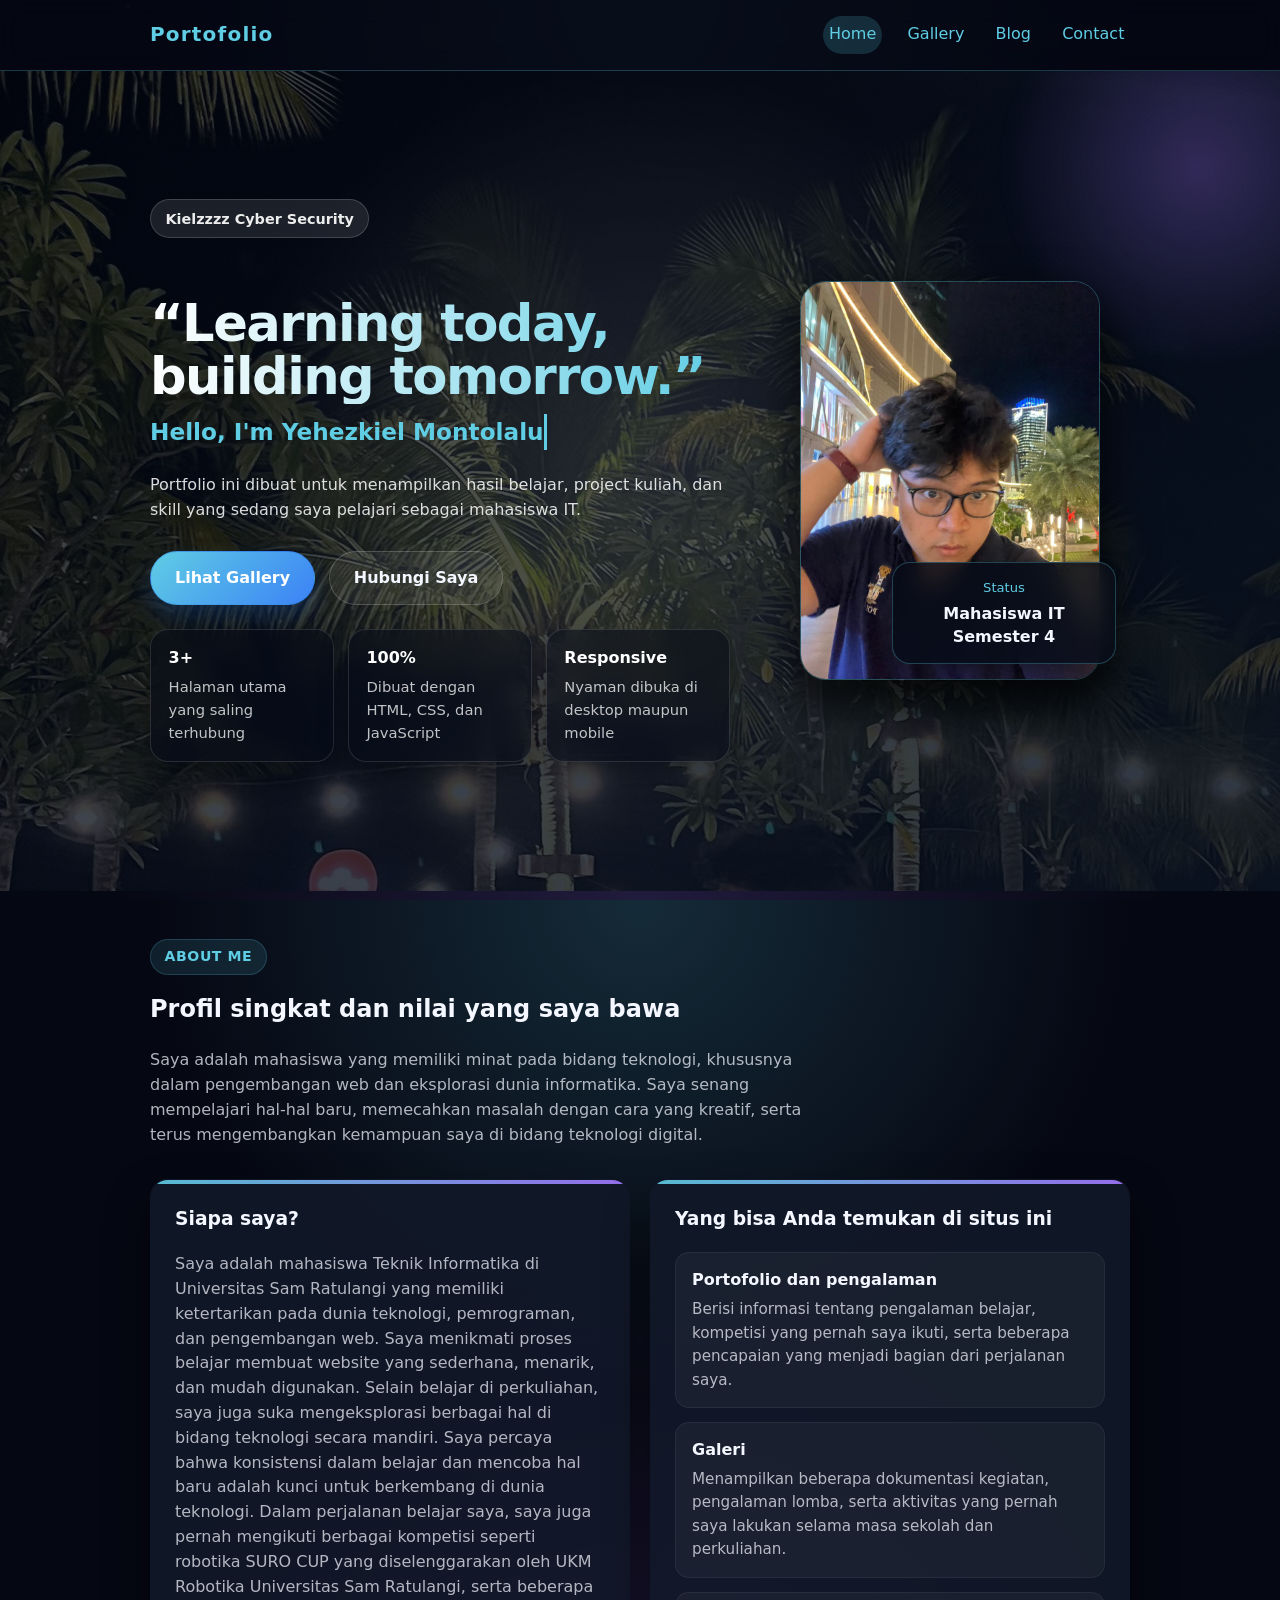
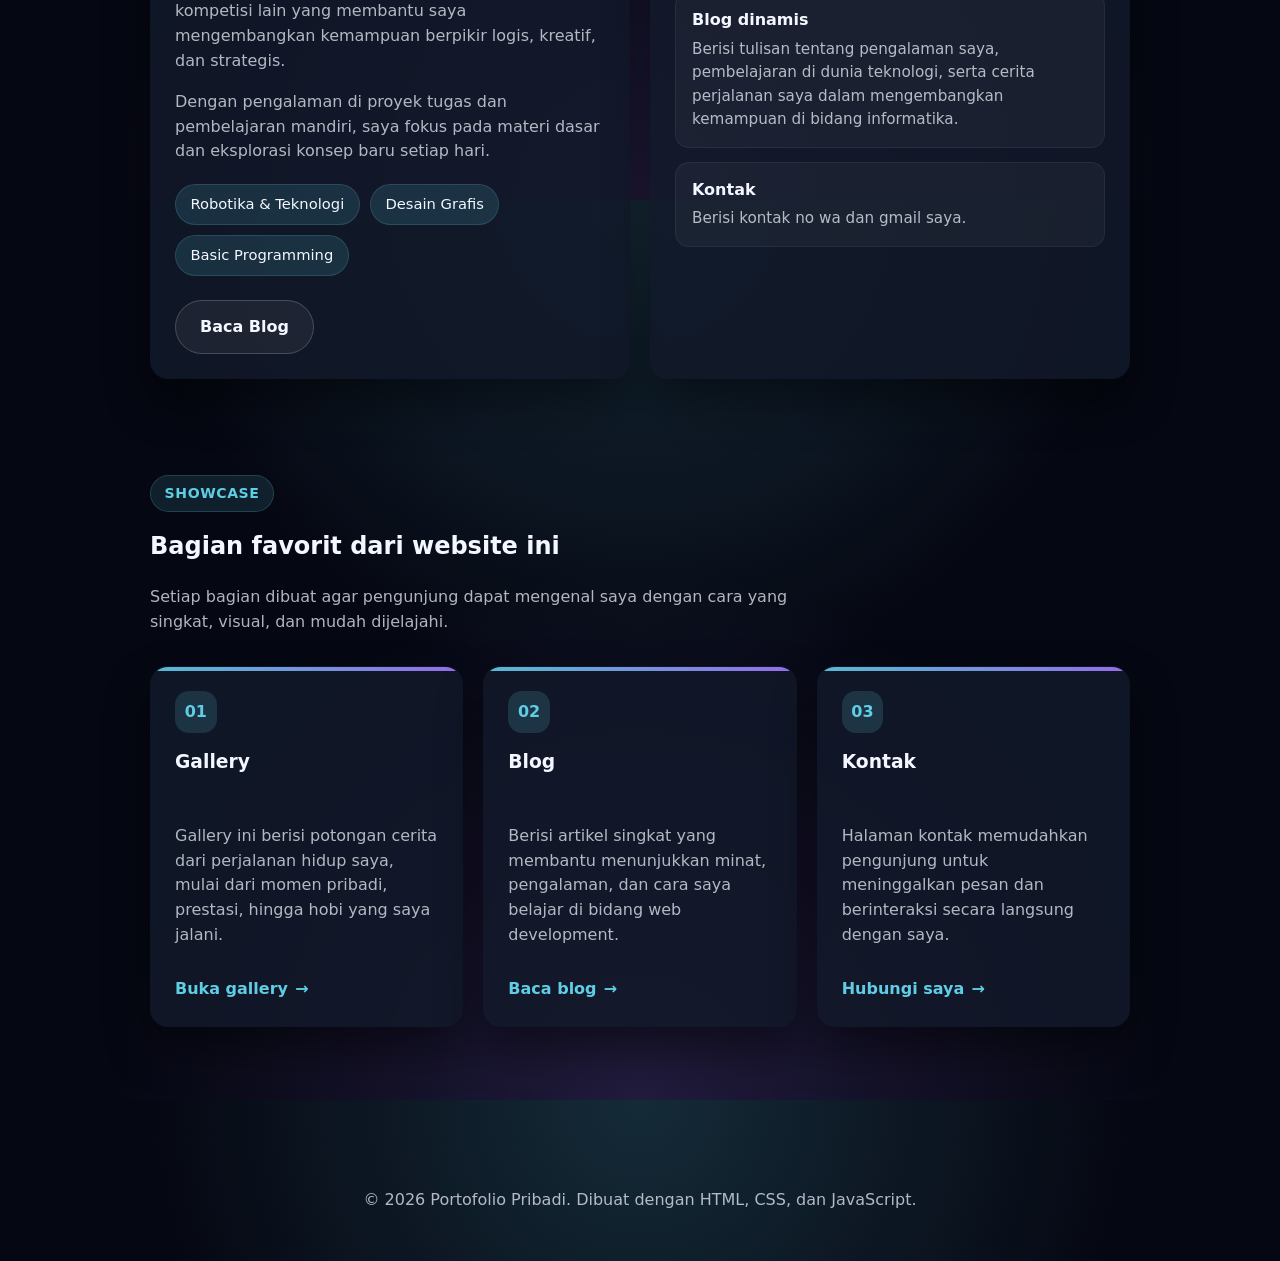
==== index.html @ d3d130ca "Rename INDEX.HTML to index.html" ====
<!DOCTYPE html>
<html lang="id">
  <head>
    <meta charset="UTF-8" />
    <meta name="viewport" content="width=device-width, initial-scale=1.0" />
    <title>Beranda • Portofolio</title>
    <link rel="stylesheet" href="css/styles.css" />
  </head>
  <body class="home-page">
    <header>
      <div class="container navbar">
        <a class="nav-brand" href="index.html">Portofolio</a>
        <button class="toggle-menu" type="button" aria-label="Toggle navigation">
          <svg viewBox="0 0 24 24" fill="none" stroke="currentColor" stroke-width="2" stroke-linecap="round" stroke-linejoin="round">
            <path d="M4 6h16" />
            <path d="M4 12h16" />
            <path d="M4 18h16" />
          </svg>
        </button>
        <nav class="nav-links" aria-label="Primary">
          <a href="index.html">Home</a>
          <a href="gallery.html">Gallery</a>
          <a href="blog.html">Blog</a>
          <a href="contact.html">Contact</a>
        </nav>
      </div>
    </header>

    <main>
      <section class="hero">
        <div class="container">
          <div class="hero-text">
            <span class="hero-badge">Kielzzzz Cyber Security</span>
            <h1>“Learning today, building tomorrow.”</h1>
            <h2>Hello, I'm Yehezkiel Montolalu</h2>
            <p>
              Portfolio ini dibuat untuk menampilkan hasil belajar, project kuliah, 
              dan skill yang sedang saya pelajari sebagai mahasiswa IT.
            </p>
            <div class="hero-actions">
              <a class="btn" href="gallery.html">Lihat Gallery</a>
              <a class="btn btn-secondary" href="contact.html">Hubungi Saya</a>
            </div>
            <div class="hero-stats" aria-label="Ringkasan singkat profil">
              <div class="stat-item">
                <strong>3+</strong>
                <span>Halaman utama yang saling terhubung</span>
              </div>
              <div class="stat-item">
                <strong>100%</strong>
                <span>Dibuat dengan HTML, CSS, dan JavaScript</span>
              </div>
              <div class="stat-item">
                <strong>Responsive</strong>
                <span>Nyaman dibuka di desktop maupun mobile</span>
              </div>
            </div>
          </div>
          <div class="hero-figure">
            <img src="image/Kielzzzz.jpeg" alt="Foto Yehezkiel C.C.A. Montolalu" />
            <div class="figure-badge">
              <span>Status</span>
              <strong>Mahasiswa IT Semester 4</strong>
            </div>
          </div>
        </div>
      </section>

      <section class="section" id="about">
        <div class="container reveal">
          <div class="section-heading">
            <span class="section-kicker">About me</span>
            <h2>Profil singkat dan nilai yang saya bawa</h2>
            <p>
              Saya adalah mahasiswa yang memiliki minat pada bidang teknologi, khususnya dalam pengembangan web dan eksplorasi dunia informatika. 
              Saya senang mempelajari hal-hal baru, memecahkan masalah dengan cara yang kreatif, serta terus mengembangkan kemampuan saya di bidang teknologi digital.
            </p>
          </div>
          <div class="grid grid-2">
            <div class="card card-soft">
              <h3>Siapa saya?</h3>
              <p>
                Saya adalah mahasiswa Teknik Informatika di Universitas Sam Ratulangi yang memiliki ketertarikan pada dunia teknologi, pemrograman, dan pengembangan web. 
                Saya menikmati proses belajar membuat website yang sederhana, menarik, dan mudah digunakan. Selain belajar di perkuliahan, saya juga suka mengeksplorasi berbagai hal di bidang teknologi secara mandiri. 
                Saya percaya bahwa konsistensi dalam belajar dan mencoba hal baru adalah kunci untuk berkembang di dunia teknologi. Dalam perjalanan belajar saya, 
                saya juga pernah mengikuti berbagai kompetisi seperti robotika SURO CUP yang diselenggarakan oleh UKM Robotika Universitas Sam Ratulangi, serta beberapa kompetisi lain yang membantu saya mengembangkan kemampuan berpikir logis, kreatif, dan strategis.
              </p>
              <p>
                Dengan pengalaman di proyek tugas dan pembelajaran mandiri, saya fokus pada
                materi dasar dan eksplorasi konsep baru setiap hari.
              </p>
              <div class="chip-list" aria-label="Keahlian utama">
                <span class="chip">Robotika & Teknologi</span>
                <span class="chip">Desain Grafis</span>
                <span class="chip">Basic Programming</span>
              </div>
              <a class="btn btn-secondary" href="blog.html">Baca Blog</a>
            </div>
            <div class="card feature-card">
              <h3>Yang bisa Anda temukan di situs ini</h3>
              <ul class="feature-list">
                <li>
                  <strong>Portofolio dan pengalaman</strong>
                  <span>Berisi informasi tentang pengalaman belajar, kompetisi yang pernah saya ikuti, 
                    serta beberapa pencapaian yang menjadi bagian dari perjalanan saya.</span>
                </li>
                <li>
                  <strong>Galeri</strong>
                  <span>Menampilkan beberapa dokumentasi kegiatan, pengalaman lomba, 
                    serta aktivitas yang pernah saya lakukan selama masa sekolah dan perkuliahan.</span>
                </li>
                <li>
                  <strong>Blog dinamis</strong>
                  <span>Berisi tulisan tentang pengalaman saya, pembelajaran di dunia teknologi, 
                    serta cerita perjalanan saya dalam mengembangkan kemampuan di bidang informatika.</span>
                </li>
                <li>
                  <strong>Kontak</strong>
                  <span>Berisi kontak no wa dan gmail saya.</span>
                </li>
              </ul>
            </div>
          </div>
        </div>
      </section>

      <section class="section" id="showcase">
        <div class="container reveal">
          <div class="section-heading">
            <span class="section-kicker">Showcase</span>
            <h2>Bagian favorit dari website ini</h2>
            <p>
              Setiap bagian dibuat agar pengunjung dapat mengenal saya dengan cara yang singkat,
              visual, dan mudah dijelajahi.
            </p>
          </div>
          <div class="grid grid-3">
            <div class="card project-card">
              <span class="project-number">01</span>
              <h3>Gallery</h3>
              <p>
                Gallery ini berisi potongan cerita dari perjalanan hidup saya, mulai dari momen pribadi, prestasi, hingga hobi yang saya jalani.              </p>
              <a class="text-link" href="gallery.html">Buka gallery</a>
            </div>
            <div class="card project-card">
              <span class="project-number">02</span>
              <h3>Blog</h3>
              <p>
                Berisi artikel singkat yang membantu menunjukkan minat, pengalaman, dan cara saya
                belajar di bidang web development.
              </p>
              <a class="text-link" href="blog.html">Baca blog</a>
            </div>
            <div class="card project-card">
              <span class="project-number">03</span>
              <h3>Kontak</h3>
              <p>
                Halaman kontak memudahkan pengunjung untuk meninggalkan pesan dan berinteraksi secara
                langsung dengan saya.
              </p>
              <a class="text-link" href="contact.html">Hubungi saya</a>
            </div>
          </div>
        </div>
      </section>
    </main>

    <footer class="footer">
      <div class="container">
        <p>
          &copy; <span id="current-year"></span> Portofolio Pribadi. Dibuat dengan HTML, CSS,
          dan JavaScript.
        </p>
      </div>
    </footer>

    <script src="js/main.js"></script>
  </body>
</html>
---- css/styles.css ----
/* Main stylesheet for Personal Homepage */
:root {
  --bg: #050712;
  --card: rgba(18, 25, 42, 0.85);
  --text: #f4f7ff;
  --muted: rgba(244, 247, 255, 0.72);
  --accent: #5fcde4;
  --accent-2: #a277ff;
  --shadow: 0 22px 45px rgba(0, 0, 0, 0.45);
  --radius: 18px;
  --max-width: 980px;
  --font-sans: system-ui, -apple-system, BlinkMacSystemFont, "Segoe UI", sans-serif;
}

* {
  box-sizing: border-box;
}

html, body {
  height: 100%;
}

html {
  scroll-behavior: smooth;
}
#particles-bg {
  position: fixed;
  top: 0;
  left: 0;
  width: 100%;
  height: 100%;
  z-index: -1;
  pointer-events: none;
}

body {
  margin: 0;
  font-family: var(--font-sans);
  background: radial-gradient(circle at top, rgba(95, 205, 228, 0.18), transparent 45%),
    radial-gradient(circle at bottom, rgba(162, 119, 255, 0.18), transparent 48%),
    var(--bg);
  color: var(--text);
  line-height: 1.55;
  min-height: 100vh;
}

header {
  position: sticky;
  top: 0;
  z-index: 20;
  background: rgba(4, 7, 18, 0.78);
  border-bottom: 1px solid rgba(95, 205, 228, 0.25);
  backdrop-filter: blur(12px);
}

img {
  max-width: 100%;
  display: block;
}

a {
  color: var(--accent);
  text-decoration: none;
}

a:hover {
  text-decoration: underline;
}

.container {
  width: min(94%, var(--max-width));
  margin: 0 auto;
}

.navbar {
  display: flex;
  align-items: center;
  justify-content: space-between;
  padding: 1rem 0;
}

.nav-brand {
  font-weight: 700;
  letter-spacing: 0.06em;
  font-size: 1.25rem;
}

.nav-links {
  display: flex;
  gap: 1.25rem;
  align-items: center;
}

.nav-links a {
  padding: 0.4rem 0.35rem;
  border-radius: 999px;
  font-weight: 500;
  transition: background 160ms ease, transform 160ms ease;
}

.nav-links a:hover,
.nav-links a.active {
  background: rgba(95, 205, 228, 0.18);
}

.toggle-menu {
  display: none;
  background: none;
  border: none;
  cursor: pointer;
  padding: 0.35rem;
  color: inherit;
}

.toggle-menu svg {
  width: 1.5rem;
  height: 1.5rem;
}

main {
  padding: 2.5rem 0 4rem;
}

.home-page main {
  padding-top: 0;
}

.section {
  padding: 3rem 0;
}

.section-heading {
  max-width: 42rem;
  margin-bottom: 2rem;
}

.section-kicker {
  display: inline-flex;
  align-items: center;
  gap: 0.45rem;
  padding: 0.4rem 0.85rem;
  border-radius: 999px;
  margin-bottom: 1rem;
  background: rgba(95, 205, 228, 0.12);
  border: 1px solid rgba(95, 205, 228, 0.2);
  color: var(--accent);
  font-size: 0.88rem;
  font-weight: 700;
  letter-spacing: 0.04em;
  text-transform: uppercase;
}

.section-heading p {
  color: var(--muted);
  margin-bottom: 0;
}

.section h1,
.section h2 {
  margin-top: 0;
}

.hero {
  min-height: calc(100vh - 80px);
  display: grid;
  place-items: center;
  text-align: center;
  padding: 4rem 1rem;
  position: relative;
  overflow: hidden;
  background: linear-gradient(135deg, rgba(2, 6, 18, 0.72), rgba(7, 16, 31, 0.84)), url('../image/bckground.jpeg') center/cover no-repeat;
  animation: heroGlow 18s ease-in-out infinite;
}

.hero::before {
  content: "";
  position: absolute;
  inset: 0;
  background: radial-gradient(circle, rgba(255, 255, 255, 0.12), transparent 55%);
  opacity: 0.9;
  mix-blend-mode: screen;
  pointer-events: none;
}

.hero::after {
  content: "";
  position: absolute;
  width: 26rem;
  height: 26rem;
  right: -8rem;
  top: -7rem;
  border-radius: 50%;
  background: radial-gradient(circle, rgba(162, 119, 255, 0.28), transparent 68%);
  filter: blur(6px);
  pointer-events: none;
}

.hero > .container {
  position: relative;
  z-index: 1;
  display: grid;
  grid-template-columns: minmax(0, 1fr) minmax(0, 360px);
  gap: 2.5rem;
  align-items: center;
}

.hero-text {
  text-align: left;
}

.hero-badge {
  display: inline-flex;
  align-items: center;
  padding: 0.45rem 0.9rem;
  margin-bottom: 1rem;
  border-radius: 999px;
  background: rgba(255, 255, 255, 0.1);
  border: 1px solid rgba(255, 255, 255, 0.16);
  color: rgba(255, 255, 255, 0.92);
  font-size: 0.9rem;
  font-weight: 600;
  backdrop-filter: blur(10px);
}

.hero-text h1 {
  font-size: clamp(2.4rem, 4vw, 3.8rem);
  letter-spacing: -0.03em;
  line-height: 1.05;
  margin-bottom: 0.6rem;
  color: transparent;
  background: linear-gradient(90deg, #fff, var(--accent), #fff);
  background-size: 200% auto;
  -webkit-background-clip: text;
  background-clip: text;
  -webkit-text-fill-color: transparent;
  animation: gradientText 5s ease infinite;
}

@keyframes gradientText {
  0% { background-position: 0% 50%; }
  50% { background-position: 100% 50%; }
  100% { background-position: 0% 50%; }
}


.reveal {
  opacity: 0;
  transform: translateY(30px);
  transition: all 0.8s cubic-bezier(0.5, 0, 0, 1);
}

.reveal.active {
  opacity: 1;
  transform: translateY(0);
}

@keyframes floatAnim {
  0% { transform: translateY(0px); }
  50% { transform: translateY(-15px); }
  100% { transform: translateY(0px); }
}


.hero-text h2 {
  margin: 0 0 1rem;
  color: var(--accent);
  font-size: clamp(1.1rem, 2vw, 1.45rem);
  font-weight: 600;
  display: inline-block;
  overflow: hidden;
  white-space: nowrap;
  border-right: 0.15em solid var(--accent);
  animation: typing 3s steps(40, end), blink-caret 0.75s step-end infinite;
}

@keyframes typing {
  from { width: 0 }
  to { width: 100% }
}

@keyframes blink-caret {
  from, to { border-color: transparent }
  50% { border-color: var(--accent) }
}

.hero-text p {
  max-width: 42rem;
  margin: 0 0 1.75rem;
  color: rgba(255, 255, 255, 0.85);
}

.hero-actions {
  display: flex;
  flex-wrap: wrap;
  gap: 0.85rem;
  margin-bottom: 1.5rem;
}

.hero-stats {
  display: grid;
  grid-template-columns: repeat(3, minmax(0, 1fr));
  gap: 0.85rem;
  max-width: 48rem;
}

.stat-item {
  padding: 1rem 1.1rem;
  border-radius: 18px;
  background: rgba(7, 12, 24, 0.56);
  border: 1px solid rgba(255, 255, 255, 0.12);
  box-shadow: 0 12px 30px rgba(0, 0, 0, 0.22);
  backdrop-filter: blur(10px);
}

.stat-item strong {
  display: block;
  margin-bottom: 0.35rem;
  font-size: 1rem;
  color: #fff;
}

.stat-item span {
  display: block;
  font-size: 0.92rem;
  color: rgba(255, 255, 255, 0.75);
}

.hero-figure {
  position: relative;
  width: 100%;
  max-width: 300px;
  margin: 0 auto;
}

.hero-figure img {
  width: 100%;
  border-radius: 26px;
  border: 1px solid rgba(95, 205, 228, 0.32);
  box-shadow: 0 22px 40px rgba(0, 0, 0, 0.55);
  filter: drop-shadow(0 10px 20px rgba(0, 0, 0, 0.35));
  animation: floatAnim 6s ease-in-out infinite;
  transition: transform 240ms ease, filter 240ms ease;
}

.hero-figure img:hover {
  transform: translateY(-6px) scale(1.01);
  filter: drop-shadow(0 16px 28px rgba(0, 0, 0, 0.55));
}

.figure-badge {
  position: absolute;
  right: -1rem;
  bottom: 1rem;
  max-width: 14rem;
  padding: 0.95rem 1rem;
  border-radius: 18px;
  background: rgba(7, 12, 24, 0.82);
  border: 1px solid rgba(95, 205, 228, 0.28);
  box-shadow: 0 18px 30px rgba(0, 0, 0, 0.35);
  backdrop-filter: blur(12px);
}

.figure-badge span {
  display: block;
  margin-bottom: 0.3rem;
  color: var(--accent);
  font-size: 0.82rem;
}

.figure-badge strong {
  display: block;
  line-height: 1.4;
}

@media (max-width: 900px) {
  .hero > .container {
    grid-template-columns: 1fr;
  }

  .hero-text {
    text-align: center;
  }

  .hero-text p {
    margin: 0 auto 1.75rem;
  }

  .hero-actions {
    justify-content: center;
  }

  .hero-stats {
    grid-template-columns: 1fr;
  }

  .hero-figure {
    opacity: 0.95;
  }

  .figure-badge {
    right: 0;
  }
}

.btn {
  display: inline-flex;
  align-items: center;
  justify-content: center;
  gap: 0.55rem;
  padding: 0.85rem 1.5rem;
  border-radius: 999px;
  border: 1px solid rgba(29, 110, 223, 0.35);
  background: linear-gradient(135deg, var(--accent), #3b82f6);
  color: #fff;
  cursor: pointer;
  font-weight: 600;
  box-shadow: 0 12px 24px rgba(29, 110, 223, 0.24);
  transition: transform 150ms ease, background 160ms ease, box-shadow 160ms ease;
}

.btn:hover {
  transform: translateY(-2px);
  background: linear-gradient(135deg, #76dced, #4f8fff);
  box-shadow: 0 16px 28px rgba(29, 110, 223, 0.3);
  text-decoration: none;
}

.btn-secondary {
  background: rgba(255, 255, 255, 0.06);
  border-color: rgba(255, 255, 255, 0.18);
  color: var(--text);
  box-shadow: none;
}

.btn-secondary:hover {
  background: rgba(255, 255, 255, 0.12);
}

.grid {
  display: grid;
  gap: 1.25rem;
}

.grid-2 {
  grid-template-columns: repeat(2, minmax(0, 1fr));
}

.grid-3 {
  grid-template-columns: repeat(3, minmax(0, 1fr));
}

.card {
  padding: 1.5rem;
  border-radius: var(--radius);
  background: var(--card);
  box-shadow: var(--shadow);
  border: 1px solid rgba(13, 27, 42, 0.12);
  position: relative;
  overflow: hidden;
  transition: transform 180ms ease, border-color 180ms ease, box-shadow 180ms ease;
}

.card::before {
  content: "";
  position: absolute;
  inset: 0 0 auto;
  height: 4px;
  background: linear-gradient(90deg, var(--accent), var(--accent-2));
  opacity: 0.9;
}

.card:hover {
  transform: translateY(-6px);
  border-color: rgba(95, 205, 228, 0.22);
  box-shadow: 0 26px 45px rgba(0, 0, 0, 0.35);
}

.card h3 {
  margin-top: 0;
}

.card p {
  color: var(--muted);
}

.chip-list {
  display: flex;
  flex-wrap: wrap;
  gap: 0.65rem;
  margin: 1.25rem 0 1.5rem;
}

.chip {
  padding: 0.5rem 0.9rem;
  border-radius: 999px;
  background: rgba(95, 205, 228, 0.14);
  border: 1px solid rgba(95, 205, 228, 0.18);
  color: var(--text);
  font-size: 0.92rem;
}

.feature-list {
  list-style: none;
  padding: 0;
  margin: 1rem 0 0;
  display: grid;
  gap: 0.85rem;
}

.feature-list li {
  display: grid;
  gap: 0.3rem;
  padding: 0.95rem 1rem;
  border-radius: 14px;
  background: rgba(255, 255, 255, 0.04);
  border: 1px solid rgba(255, 255, 255, 0.06);
}

.feature-list span {
  color: var(--muted);
  font-size: 0.95rem;
}

.project-card {
  display: flex;
  flex-direction: column;
  gap: 0.85rem;
  height: 100%;
}

.project-number {
  display: inline-grid;
  place-items: center;
  width: 2.6rem;
  height: 2.6rem;
  border-radius: 14px;
  background: rgba(95, 205, 228, 0.16);
  color: var(--accent);
  font-weight: 700;
}

.text-link {
  display: inline-flex;
  align-items: center;
  gap: 0.45rem;
  margin-top: auto;
  font-weight: 700;
}

.text-link::after {
  content: "→";
  transition: transform 160ms ease;
}

.text-link:hover {
  text-decoration: none;
}

.text-link:hover::after {
  transform: translateX(4px);
}

.card small {
  color: rgba(244, 247, 255, 0.65);
}

.footer {
  padding: 2rem 0;
  border-top: 1px solid rgba(13, 27, 42, 0.12);
  text-align: center;
  color: var(--muted);
}

.footer a {
  color: var(--muted);
}

@media (max-width: 820px) {
  .grid-2 {
    grid-template-columns: 1fr;
  }
  .grid-3 {
    grid-template-columns: 1fr;
  }
}

@media (max-width: 660px) {
  .nav-links {
    position: fixed;
    inset: 72px 0 0;
    flex-direction: column;
    align-items: flex-start;
    padding: 1.25rem;
    gap: 0.85rem;
    background: rgba(4, 7, 18, 0.95);
    box-shadow: 0 12px 25px rgba(0, 0, 0, 0.45);
    transform: translateY(-200%);
    transition: transform 220ms ease;
  }

  .hero {
    padding-inline: 0;
  }

  .nav-links.open {
    transform: translateY(0);
  }

  .toggle-menu {
    display: block;
  }
}

/* Gallery */
.gallery-grid {
  columns: 3 280px;
  column-gap: 1.5rem;
}

.photo {
  break-inside: avoid;
  margin-bottom: 1.5rem;
  border-radius: 18px;
  overflow: hidden;
  position: relative;
  cursor: pointer;
  border: 1px solid rgba(95, 205, 228, 0.2);
  box-shadow: 0 8px 24px rgba(0, 0, 0, 0.2);
  background: var(--card);
  transition: transform 0.3s ease, box-shadow 0.3s ease, border-color 0.3s ease;
}

.photo:hover {
  transform: translateY(-8px);
  box-shadow: 0 16px 32px rgba(95, 205, 228, 0.25);
  border-color: rgba(95, 205, 228, 0.5);
}

.post-img {
  width: 100%;
  height: 250px;
  object-fit: contain;
  border-radius: 12px;
  margin-bottom: 1rem;
  background: var(--card);
}

.read-more-link {
  display: inline-block;
  margin-top: 1rem;
  color: var(--accent);
  font-weight: 600;
  text-decoration: none;
  transition: transform 0.3s ease;
}

.read-more-link:hover {
  transform: translateX(5px);
}

.photo img, .photo video {
  width: 100%;
  height: auto;
  display: block;
  object-fit: cover;
  transition: transform 0.5s ease;
}

.photo:hover img, .photo:hover video {
  transform: scale(1.05);
}

.photo-overlay {
  position: absolute;
  inset: 0;
  background: linear-gradient(to top, rgba(11, 18, 32, 0.95) 0%, rgba(11, 18, 32, 0.4) 40%, transparent 100%);
  display: flex;
  align-items: flex-end;
  padding: 1.5rem;
  opacity: 0;
  transition: opacity 0.3s ease;
}

.photo:hover .photo-overlay {
  opacity: 1;
}

.photo-overlay-content {
  transform: translateY(20px);
  transition: transform 0.3s ease;
}

.photo:hover .photo-overlay-content {
  transform: translateY(0);
}

.photo-title {
  color: #fff;
  margin: 0 0 0.25rem 0;
  font-size: 1.15rem;
  font-weight: 600;
}

.photo-icon {
  display: inline-flex;
  align-items: center;
  justify-content: center;
  width: 2rem;
  height: 2rem;
  border-radius: 50%;
  background: var(--accent);
  color: #fff;
  margin-bottom: 0.75rem;
}

/* Lightbox */
.lightbox {
  position: fixed;
  inset: 0;
  background: rgba(0, 0, 0, 0.85);
  display: none;
  align-items: center;
  justify-content: center;
  padding: 2rem;
  z-index: 40;
}

.lightbox.open {
  display: flex;
}

.lightbox video,
.lightbox img {
  max-width: 95%;
  max-height: 85%;
  border-radius: var(--radius);
  box-shadow: var(--shadow);
}

.lightbox .caption {
  margin-top: 1rem;
  font-size: 0.95rem;
  color: var(--muted);
  text-align: center;
}

.lightbox .close {
  position: absolute;
  top: 1.25rem;
  right: 1.25rem;
  width: 2.3rem;
  height: 2.3rem;
  display: grid;
  place-items: center;
  border-radius: 999px;
  border: 1px solid rgba(13, 27, 42, 0.18);
  background: rgba(255, 255, 255, 0.92);
  cursor: pointer;
  color: var(--text);
}

.lightbox .close:hover {
  background: rgba(13, 27, 42, 0.9);
}

/* Blog */
.post {
  display: grid;
  gap: 1rem;
}

.post-header {
  display: flex;
  align-items: baseline;
  justify-content: space-between;
  flex-wrap: wrap;
  gap: 0.75rem;
}

.post-header h3 {
  margin: 0;
}

.post-body {
  color: var(--muted);
}

.post-body p {
  margin-top: 0;
}

.read-more {
  display: inline-flex;
  align-items: center;
  gap: 0.5rem;
  color: var(--accent);
  cursor: pointer;
  font-weight: 600;
  border: none;
  background: none;
  padding: 0;
}

.read-more:hover {
  text-decoration: underline;
}

/* Contact */
.contact-grid {
  grid-template-columns: minmax(0, 1fr) minmax(0, 1fr);
  gap: 2rem;
}

@media (max-width: 900px) {
  .contact-grid {
    grid-template-columns: 1fr;
  }
}

form {
  display: grid;
  gap: 1.05rem;
}

label {
  display: flex;
  flex-direction: column;
  gap: 0.35rem;
  font-weight: 600;
  color: var(--text);
}

/* Social Links */
.social-links {
  display: flex;
  flex-direction: column;
  gap: 1rem;
  margin-top: 1rem;
}

.social-item {
  display: flex;
  align-items: center;
  padding: 0.5rem;
  border-radius: 12px;
  background: rgba(255, 255, 255, 0.05);
  border: 1px solid rgba(255, 255, 255, 0.1);
  transition: transform 0.3s ease, background 0.3s ease, box-shadow 0.3s ease;
}

.social-item:hover {
  transform: translateX(10px);
  background: rgba(95, 205, 228, 0.15);
  border-color: rgba(95, 205, 228, 0.3);
  box-shadow: 0 4px 15px rgba(95, 205, 228, 0.2);
}

.social-item img {
  border-radius: 50%;
  margin-right: 0.75rem;
  vertical-align: middle;
}

.social-item a {
  color: var(--text);
  font-weight: 600;
  text-decoration: none;
  transition: color 0.3s ease;
}

.social-item:hover a {
  color: var(--accent);
}

.form-note {
  opacity: 0;
  transition: opacity 300ms ease;
  margin-top: 1rem;
  color: var(--accent);
}

input,
textarea {
  padding: 0.9rem 1rem;
  border-radius: 14px;
  border: 1px solid rgba(95, 205, 228, 0.22);
  background: rgba(4, 7, 18, 0.85);
  color: var(--text);
  resize: vertical;
  min-height: 2.5rem;
}

input:focus,
textarea:focus {
  outline: 2px solid rgba(95, 205, 228, 0.65);
  outline-offset: 2px;
}

.form-note {
  font-size: 0.9rem;
  color: rgba(13, 27, 42, 0.65);
}

@keyframes heroGlow {
  0%,
  100% {
    background-position: 30% 20%, 70% 35%, 0% 0%;
  }
  50% {
    background-position: 25% 25%, 75% 40%, 0% 0%;
  }
}

@media (prefers-reduced-motion: reduce) {
  * {
    transition: none !important;
  }
}
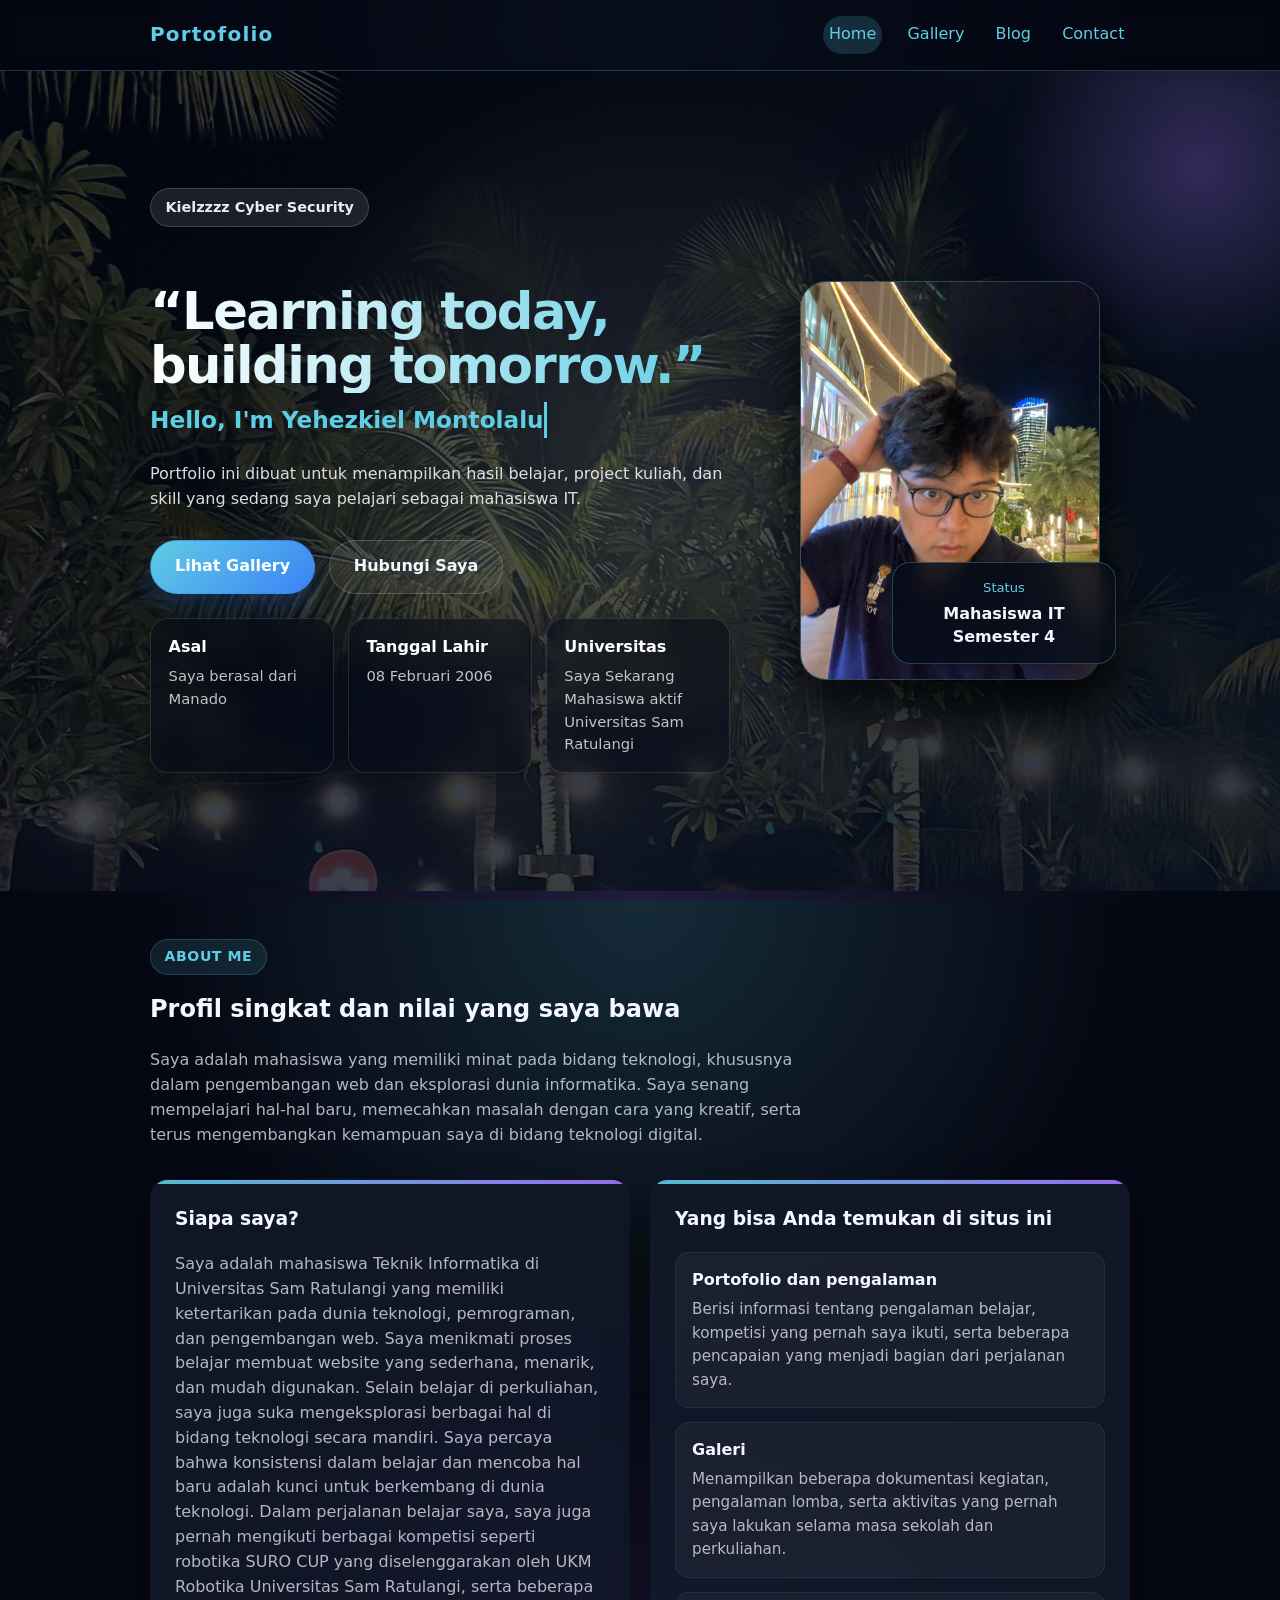
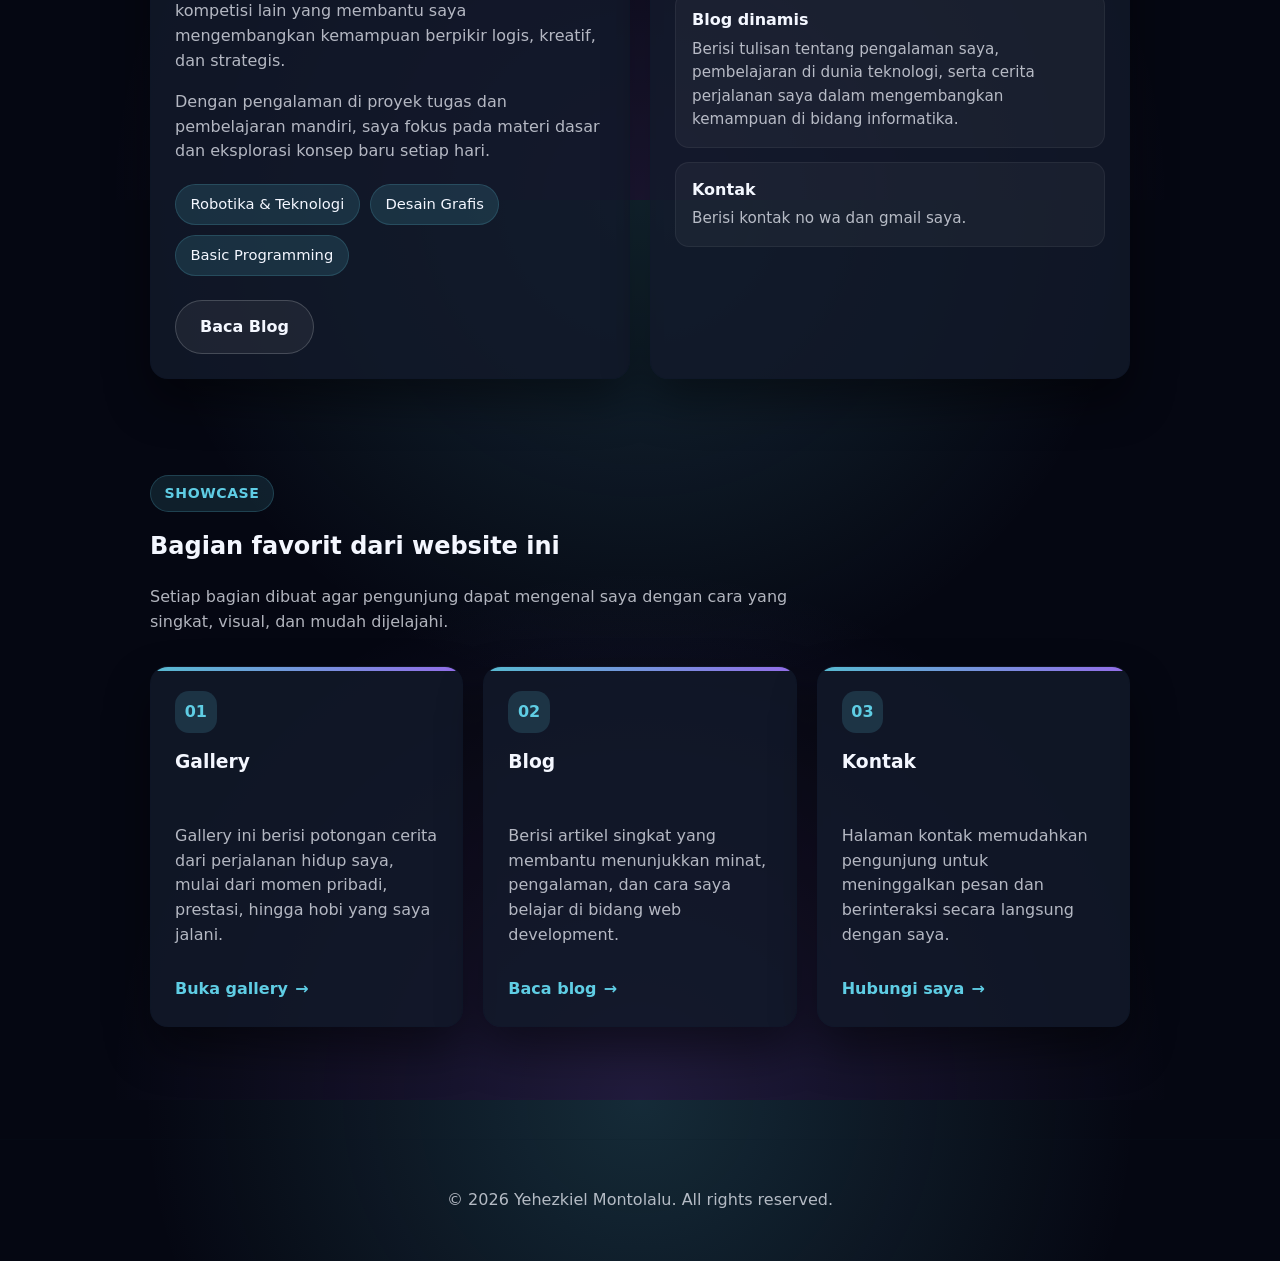
==== commit d8ed8652: "Merge branch 'main' of https://github.com/kielzzzz0802/Mid-Project-Pemro-web" ====
--- a/index.html
+++ b/index.html
@@ -43,16 +43,16 @@
             </div>
             <div class="hero-stats" aria-label="Ringkasan singkat profil">
               <div class="stat-item">
-                <strong>3+</strong>
-                <span>Halaman utama yang saling terhubung</span>
+                <strong>Asal</strong>
+                <span>Saya berasal dari Manado</span>
               </div>
               <div class="stat-item">
-                <strong>100%</strong>
-                <span>Dibuat dengan HTML, CSS, dan JavaScript</span>
+                <strong>Tanggal Lahir</strong>
+                <span>08 Februari 2006</span>
               </div>
               <div class="stat-item">
-                <strong>Responsive</strong>
-                <span>Nyaman dibuka di desktop maupun mobile</span>
+                <strong>Universitas</strong>
+                <span>Saya Sekarang Mahasiswa aktif Universitas Sam Ratulangi</span>
               </div>
             </div>
           </div>
@@ -168,8 +168,7 @@
     <footer class="footer">
       <div class="container">
         <p>
-          &copy; <span id="current-year"></span> Portofolio Pribadi. Dibuat dengan HTML, CSS,
-          dan JavaScript.
+          &copy; <span id="current-year"></span> Yehezkiel Montolalu. All rights reserved.
         </p>
       </div>
     </footer>
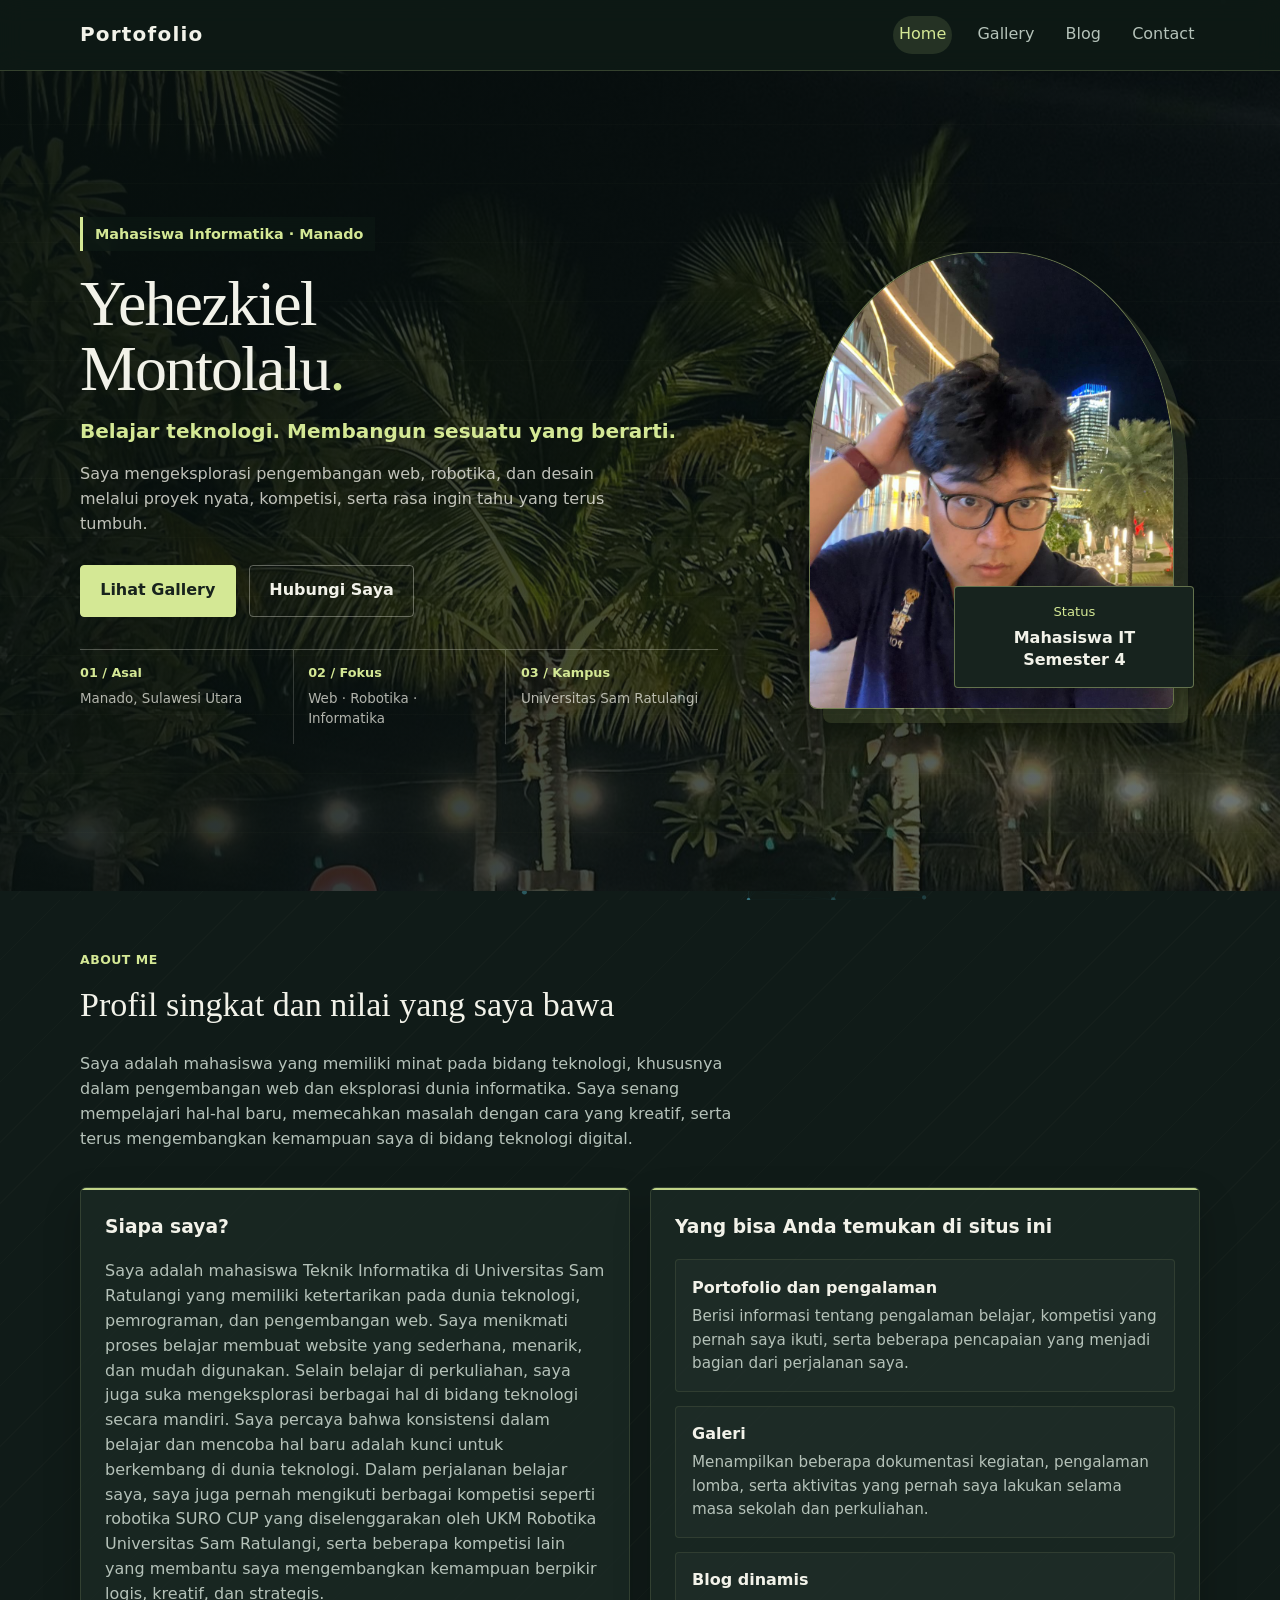
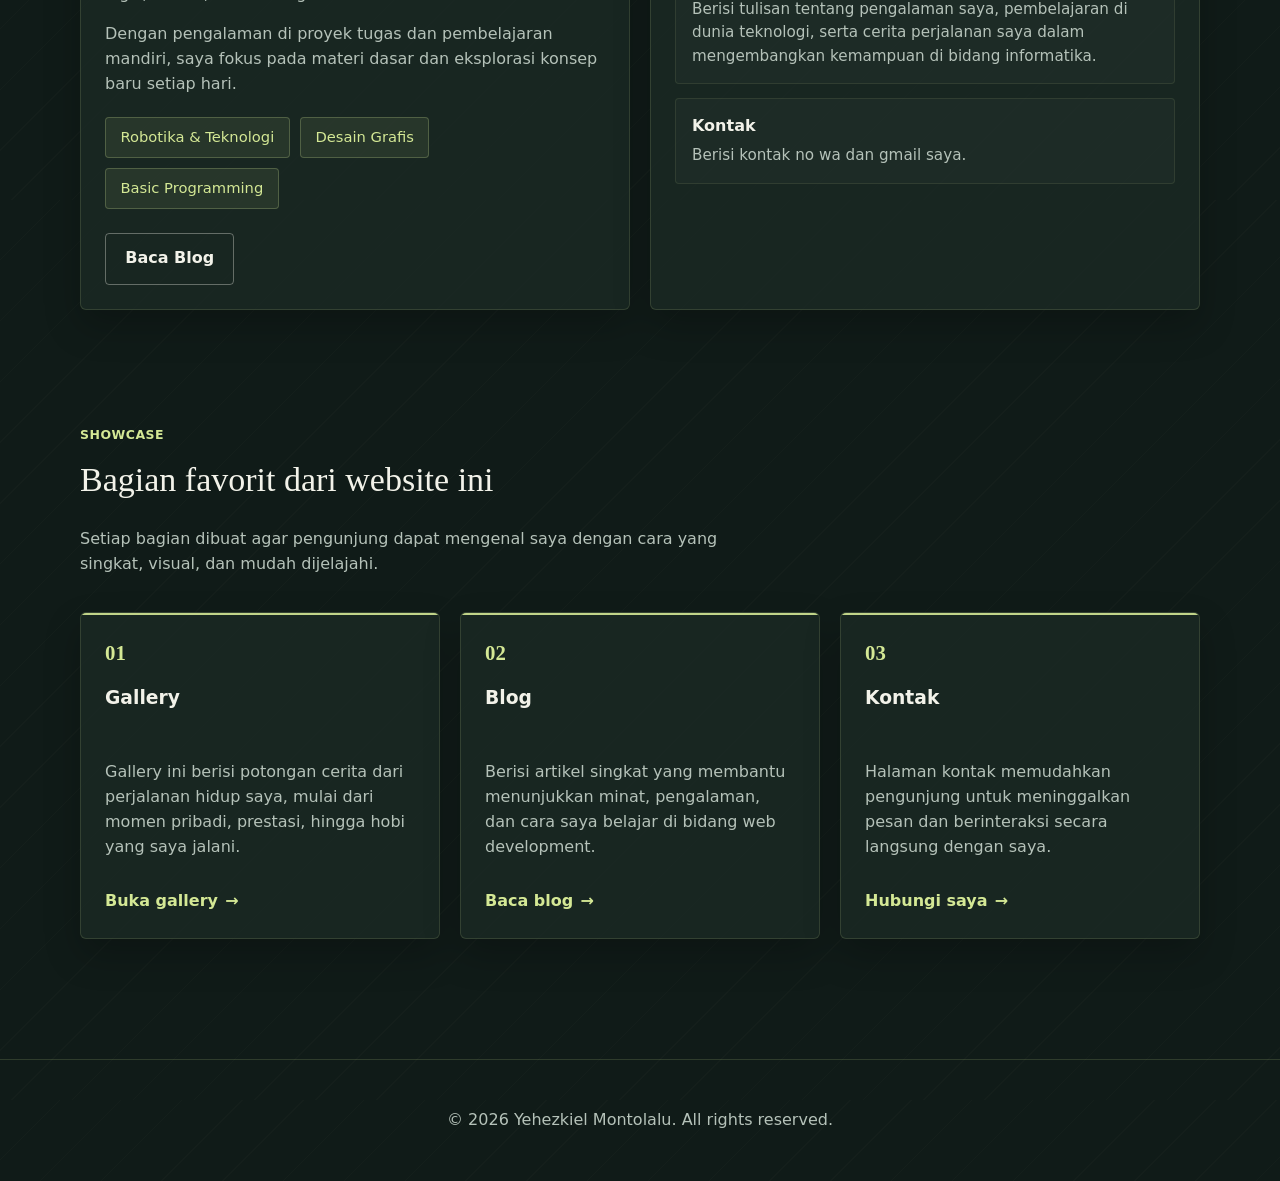
==== commit b16fb236: "Refresh personal portfolio design" ====
--- a/index.html
+++ b/index.html
@@ -30,12 +30,12 @@
       <section class="hero">
         <div class="container">
           <div class="hero-text">
-            <span class="hero-badge">Kielzzzz Cyber Security</span>
-            <h1>“Learning today, building tomorrow.”</h1>
-            <h2>Hello, I'm Yehezkiel Montolalu</h2>
+            <span class="hero-badge">Mahasiswa Informatika · Manado</span>
+            <h1>Yehezkiel<br />Montolalu<span>.</span></h1>
+            <h2>Belajar teknologi. Membangun sesuatu yang berarti.</h2>
             <p>
-              Portfolio ini dibuat untuk menampilkan hasil belajar, project kuliah, 
-              dan skill yang sedang saya pelajari sebagai mahasiswa IT.
+              Saya mengeksplorasi pengembangan web, robotika, dan desain melalui proyek nyata,
+              kompetisi, serta rasa ingin tahu yang terus tumbuh.
             </p>
             <div class="hero-actions">
               <a class="btn" href="gallery.html">Lihat Gallery</a>
@@ -43,16 +43,16 @@
             </div>
             <div class="hero-stats" aria-label="Ringkasan singkat profil">
               <div class="stat-item">
-                <strong>Asal</strong>
-                <span>Saya berasal dari Manado</span>
+                <strong>01 / Asal</strong>
+                <span>Manado, Sulawesi Utara</span>
               </div>
               <div class="stat-item">
-                <strong>Tanggal Lahir</strong>
-                <span>08 Februari 2006</span>
+                <strong>02 / Fokus</strong>
+                <span>Web · Robotika · Informatika</span>
               </div>
               <div class="stat-item">
-                <strong>Universitas</strong>
-                <span>Saya Sekarang Mahasiswa aktif Universitas Sam Ratulangi</span>
+                <strong>03 / Kampus</strong>
+                <span>Universitas Sam Ratulangi</span>
               </div>
             </div>
           </div>
--- a/css/styles.css
+++ b/css/styles.css
@@ -916,3 +916,176 @@
     transition: none !important;
   }
 }
+
+/* Portfolio refresh */
+:root {
+  --bg: #101b18;
+  --card: #1b2924;
+  --text: #f2f2e9;
+  --muted: #b5c2b9;
+  --accent: #d4e895;
+  --accent-2: #e58b70;
+  --shadow: 0 16px 36px rgba(0, 0, 0, .22);
+  --radius: 8px;
+  --max-width: 1120px;
+}
+
+body {
+  background-color: var(--bg);
+  background-image: repeating-linear-gradient(135deg, transparent 0 42px, rgba(212, 232, 149, .018) 42px 43px);
+}
+
+header {
+  background: rgba(13, 25, 21, .94);
+  border-bottom-color: rgba(212, 232, 149, .2);
+}
+
+.nav-brand { color: var(--text); }
+.nav-links a { color: var(--muted); }
+.nav-links a:hover, .nav-links a.active { background: rgba(212, 232, 149, .12); color: var(--accent); }
+.toggle-menu { color: var(--accent); }
+
+.hero {
+  min-height: min(820px, calc(100vh - 72px));
+  padding: 4rem 1rem;
+  background: linear-gradient(90deg, rgba(8, 17, 15, .9), rgba(8, 17, 15, .58)), url('../image/bckground.jpeg') center 48% / cover no-repeat;
+  animation: none;
+}
+
+.hero::before {
+  background: repeating-linear-gradient(0deg, transparent 0 58px, rgba(212, 232, 149, .045) 58px 59px);
+  opacity: .38;
+  mix-blend-mode: normal;
+}
+
+.hero::after { display: none; }
+.hero > .container { grid-template-columns: minmax(0, 1.1fr) minmax(280px, .72fr); gap: 4rem; }
+.hero-text { max-width: 640px; }
+.hero-badge { padding: .35rem .75rem; border: 0; border-left: 3px solid var(--accent); border-radius: 0; background: rgba(13, 25, 21, .65); color: var(--accent); }
+
+.hero-text h1 {
+  margin: .25rem 0 1rem;
+  color: var(--text);
+  background: none;
+  font-family: Georgia, "Times New Roman", serif;
+  font-size: 64px;
+  font-weight: 400;
+  line-height: 1.02;
+  -webkit-text-fill-color: currentColor;
+  animation: none;
+}
+
+.hero-text h1 span { color: var(--accent); }
+.hero-text h2 {
+  display: block;
+  width: auto;
+  margin: 0 0 1rem;
+  overflow: visible;
+  border: 0;
+  color: var(--accent);
+  font-size: 20px;
+  font-weight: 600;
+  line-height: 1.45;
+  white-space: normal;
+  animation: none;
+}
+
+.hero-text p { max-width: 34rem; color: rgba(242, 242, 233, .78); }
+.hero-actions { margin-top: 1.5rem; }
+.btn { padding: .78rem 1.2rem; border: 1px solid var(--accent); border-radius: 4px; background: var(--accent); color: #18231d; box-shadow: none; }
+.btn:hover { background: #e1f2ac; box-shadow: none; }
+.btn-secondary { border-color: rgba(242, 242, 233, .35); background: transparent; color: var(--text); }
+.btn-secondary:hover { background: rgba(242, 242, 233, .1); }
+
+.hero-stats { gap: 0; margin-top: 2rem; }
+.stat-item {
+  padding: .85rem .9rem .85rem 0;
+  border: 0;
+  border-top: 1px solid rgba(242, 242, 233, .28);
+  border-radius: 0;
+  background: transparent;
+  box-shadow: none;
+  backdrop-filter: none;
+}
+.stat-item + .stat-item { padding-left: .9rem; border-left: 1px solid rgba(242, 242, 233, .18); }
+.stat-item strong { color: var(--accent); font-size: .8rem; }
+.stat-item span { color: rgba(242, 242, 233, .72); font-size: .84rem; }
+
+.hero-figure { max-width: 365px; }
+.hero-figure img {
+  aspect-ratio: 4 / 5;
+  border: 1px solid rgba(212, 232, 149, .48);
+  border-radius: 46% 46% 8px 8px;
+  object-fit: cover;
+  object-position: center 35%;
+  filter: none;
+  animation: none;
+  box-shadow: 14px 14px 0 rgba(212, 232, 149, .12), 0 24px 48px rgba(0, 0, 0, .32);
+}
+.hero-figure img:hover { transform: translateY(-4px); filter: none; }
+.figure-badge { right: -1.3rem; bottom: 1.3rem; max-width: 15rem; border: 1px solid rgba(212, 232, 149, .4); border-radius: 4px; background: #17231e; box-shadow: var(--shadow); }
+.figure-badge span { color: var(--accent); }
+
+.section { padding: 3.5rem 0; }
+.section-heading { margin-bottom: 2.2rem; }
+.section-kicker { padding: 0; border: 0; border-radius: 0; background: transparent; color: var(--accent); font-size: .78rem; }
+.section-heading h2 { max-width: 42rem; font-family: Georgia, "Times New Roman", serif; font-size: 34px; font-weight: 400; line-height: 1.15; }
+.section-heading p { max-width: 46rem; color: var(--muted); }
+.card { border: 1px solid rgba(212, 232, 149, .14); border-radius: 6px; background: rgba(27, 41, 36, .84); box-shadow: var(--shadow); }
+.card::before { height: 2px; background: var(--accent); }
+.card:hover { border-color: rgba(212, 232, 149, .38); box-shadow: 0 20px 38px rgba(0, 0, 0, .28); }
+.card h3 { color: var(--text); }
+.card p, .feature-list span { color: var(--muted); }
+.feature-list li { border-color: rgba(212, 232, 149, .1); border-radius: 4px; background: rgba(255, 255, 255, .025); }
+.chip { border-color: rgba(212, 232, 149, .24); border-radius: 4px; background: rgba(212, 232, 149, .08); color: var(--accent); }
+.project-number { width: auto; height: auto; justify-content: start; border-radius: 0; background: transparent; color: var(--accent); font-family: Georgia, "Times New Roman", serif; font-size: 1.3rem; }
+.text-link, a { color: var(--accent); }
+.footer { border-top-color: rgba(212, 232, 149, .16); }
+
+@media (max-width: 900px) {
+  .hero { min-height: auto; }
+  .hero > .container { grid-template-columns: minmax(0, 1fr) minmax(240px, .72fr); gap: 2rem; }
+  .hero-text { text-align: left; }
+  .hero-text p { margin: 0 0 1.4rem; }
+  .hero-actions { justify-content: flex-start; }
+  .hero-stats { grid-template-columns: 1fr; }
+  .stat-item, .stat-item + .stat-item { padding: .65rem 0; border-right: 0; border-left: 0; }
+  .hero-figure { opacity: 1; }
+  .figure-badge { right: -.4rem; }
+}
+
+@media (max-width: 660px) {
+  .nav-links {
+    top: 72px;
+    bottom: auto;
+    height: calc(100dvh - 72px);
+    visibility: hidden;
+    transform: translateY(-105%);
+    transition: transform 220ms ease, visibility 220ms ease;
+  }
+
+  .nav-links.open {
+    visibility: visible;
+    transform: translateY(0);
+  }
+
+  .hero { padding: 3rem 0 2.5rem; }
+  .hero > .container { grid-template-columns: 1fr; gap: 2rem; }
+  .hero-text { text-align: left; }
+  .hero-text h1 { font-size: 48px; }
+  .hero-text h2 { font-size: 18px; }
+  .hero-text p { margin-inline: 0; }
+  .hero-actions { justify-content: flex-start; }
+  .hero-stats { grid-template-columns: repeat(3, minmax(0, 1fr)); }
+  .stat-item, .stat-item + .stat-item { padding: .7rem .45rem .7rem 0; border-top: 1px solid rgba(242, 242, 233, .28); }
+  .stat-item + .stat-item { padding-left: .55rem; border-left: 1px solid rgba(242, 242, 233, .18); }
+  .stat-item span { font-size: .76rem; }
+  .hero-figure { width: min(78%, 300px); }
+  .figure-badge { right: -1rem; }
+  .section-heading h2 { font-size: 29px; }
+}
+
+@media (prefers-reduced-motion: reduce) {
+  html { scroll-behavior: auto; }
+  *, *::before, *::after { animation-duration: .01ms !important; }
+}
